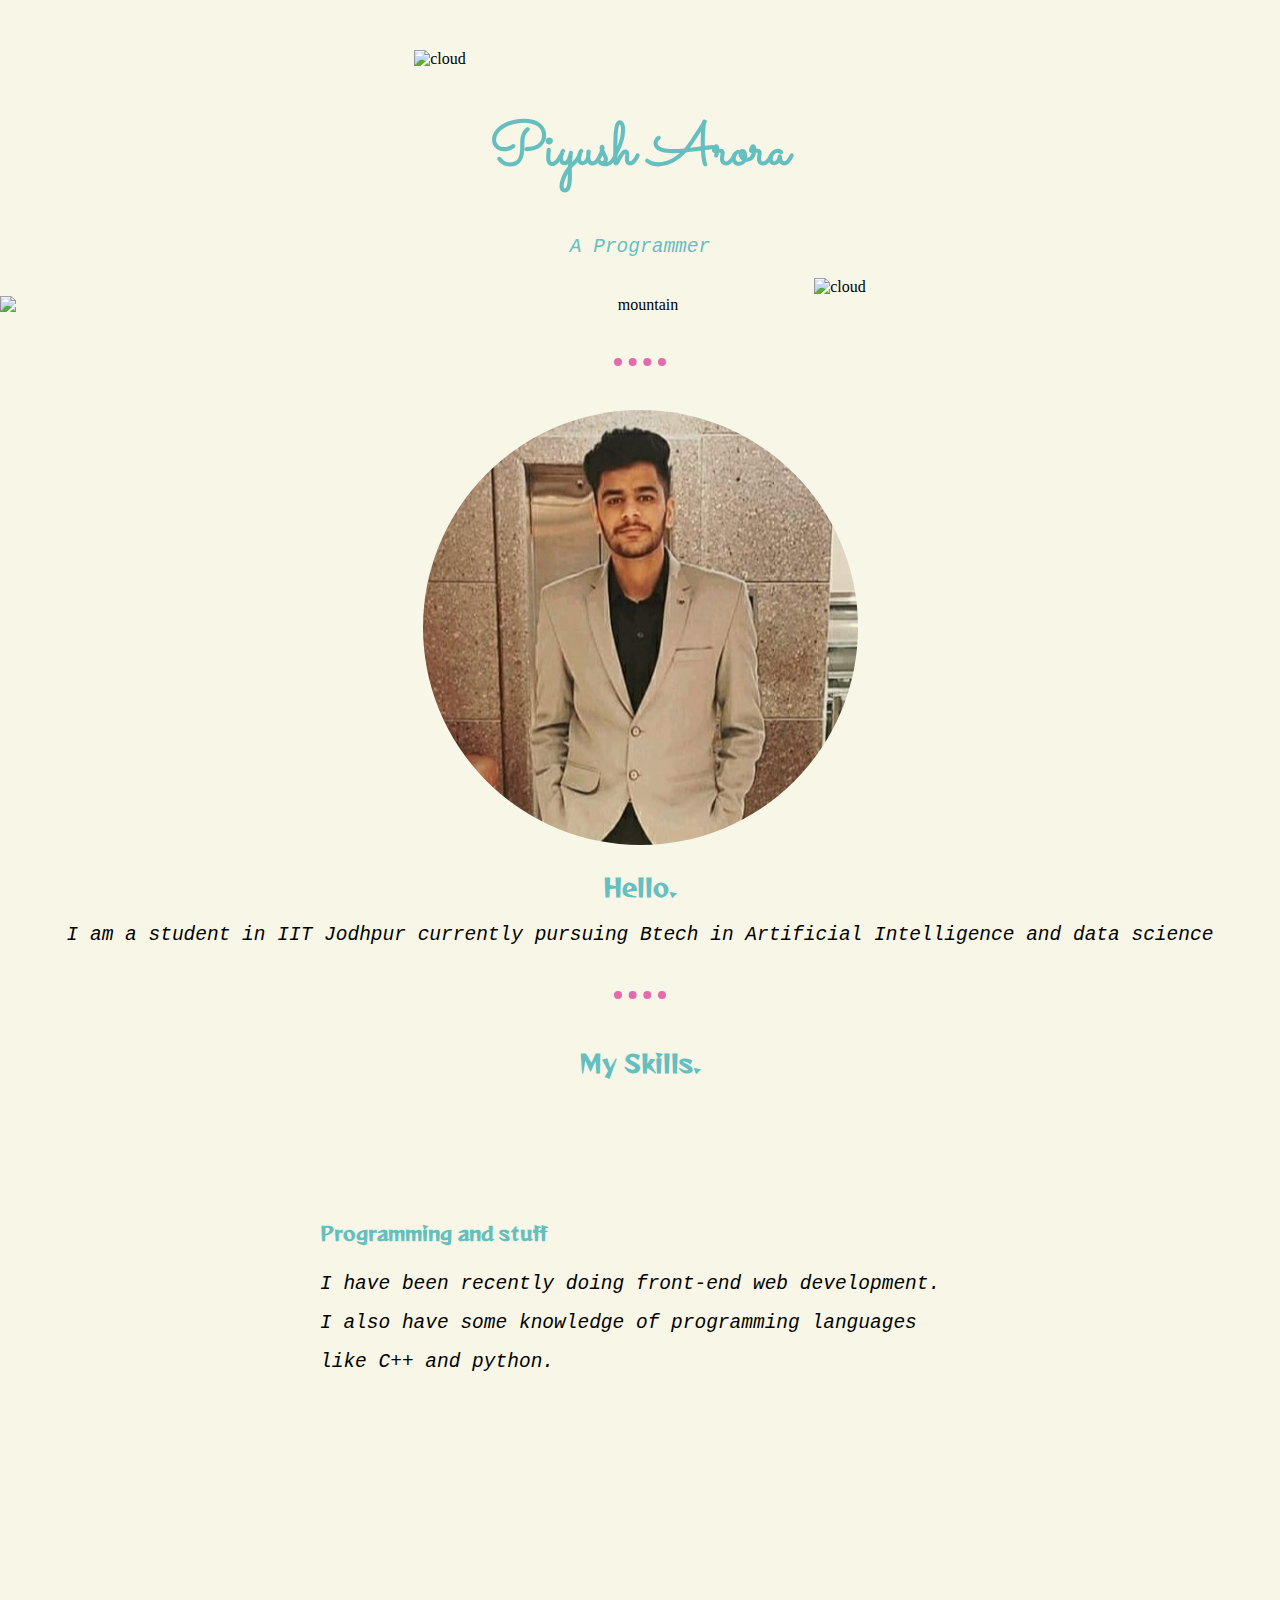
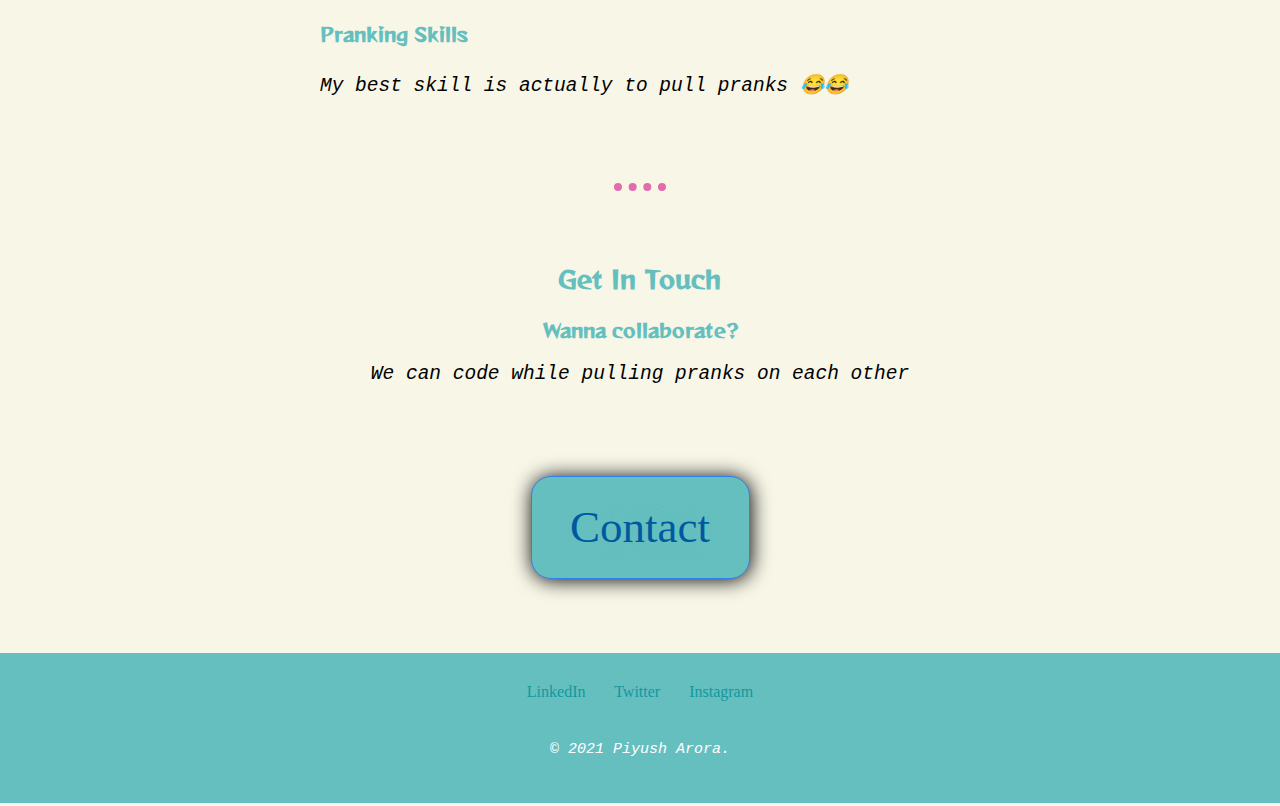
==== index.html @ 44cb1a80 "Add files via upload" ====
<!DOCTYPE html>
<html lang="en" dir="ltr">

<head>
  <meta charset="utf-8">

  <title>Website</title>
  <link rel="icon" href="favicon.ico">
  <link rel="stylesheet" href="index.css">
  <link href="https://fonts.googleapis.com/css2?family=Sacramento&display=swap" rel="stylesheet">
  <link href="https://fonts.googleapis.com/css2?family=Reggae+One&display=swap" rel="stylesheet">
</head>

<body>
  <div class="intro">
    <img class="topcloud" src="CSS - My Site Images/cloud.png" alt="cloud">
    <h1>Piyush Arora</h1>
    <p id="prog">A Programmer</p>
    <img class="bottomcloud" src="CSS - My Site Images/cloud.png" alt="cloud"><br>
  </div>
  <img class="mountain" src="CSS - My Site Images/mountain.png" alt="mountain"><br> <br>
  <hr> <br> <br>
  <div class="middle-container">
    <div class="profile">
      <img src="index.png" alt="Piyush">
      <h2>Hello.</h2>
      <p>I am a student in IIT Jodhpur currently pursuing Btech in Artificial Intelligence and data science</p>
    </div> <br>
    <hr> <br>
    <div class="skills">
      <h2>My Skills.</h2>
      <div class="skill-row">
        <img id="progpic" src="programming.png" alt="">
        <div id="row1">
          <h3>Programming and stuff</h3>
          <p class="para">I have been recently doing front-end web development. I also have some knowledge of programming languages like C++ and python.</p>
        </div>
      </div>
      <div class="skill-row">
        <img id="penguin" src="https://media.giphy.com/media/11StaZ9Lj74oCY/source.gif" alt="">
        <div id="row2">
          <h3>Pranking Skills</h3>
          <p class="para">My best skill is actually to pull pranks 😂😂</p>
        </div>
      </div>
    </div>
    <hr id="contactme">
    <div class="contact-me">
      <h2>Get In Touch</h2>
      <h3>Wanna collaborate?</h3>
      <p>We can code while pulling pranks on each other</p> <br> <br> <br> <br>
      <a class="BUTTON_REJ" href="mailto:arorapiyush1211@gmail.com">Contact</a> <br> <br> <br> <br>
    </div>
  </div>


  <div class="bottom-container">
    <div class="links"> <a class="footer-link" id="right" href="https://www.linkedin.com/mynetwork/">LinkedIn</a>
      <a class="footer-link" href="https://twitter.com/itsdonsamydono1">Twitter</a>
      <a class="footer-link" id="left" href="https://www.instagram.com/arorapiyush1211/">Instagram</a>
    </div>
    <p id="copyright">© 2021 Piyush Arora.</p>
  </div>
</body>

</html>
---- index.css ----
body {
  text-align: center;
  background-color: #f7f6e7;
  margin: 50px 0 0 0;
}

h1 {
  font-family: Sacramento, cursive;
  font-size: 60px;
  color: #66BFBF;
}

p {
  font-style: italic;
  font-family: monospace;
  font-size: 150%;
}

.topcloud {
  position: relative;
  right: 200px;
}

.bottomcloud {
  position: relative;
  left: 200px;
}

.mountain {
  display: block;
  margin: 0 auto 0 auto;
}

hr {
  border-style: dotted;
  width: 4%;
  border-width: 8px 0 0 0;
  border-color: #e36bae;
}

h2 {
  font-family: 'Reggae One', cursive;
  color: #66BFBF;
}

h3 {
  font-family: 'Reggae One', cursive;
  color: #66BFBF;
}

#prog {
  color: #66BFBF;
  font-weight: normal;
}

.skill-row {
  display: inline-block;
  width: 50%;
  margin: 100px auto 100px auto;
}

#row1 {
  text-align: left;
}

#row2 {
  text-align: left;
}

.para {
  line-height: 2;
}

#progpic {
  width: 25%;
  float: right;
  margin-left: 30px;
}

#penguin {
  width: 25%;
  float: left;
  margin-right: 30px;
}

#contactme {
  position: relative;
  bottom: 50px;
}

.BUTTON_REJ {
  background: #66BFBF;
  background-image: -webkit-linear-gradient(top, #66BFBF, #66BFBF);
  background-image: -moz-linear-gradient(top, #66BFBF, #66BFBF);
  background-image: -ms-linear-gradient(top, #66BFBF, #66BFBF);
  background-image: -o-linear-gradient(top, #66BFBF, #66BFBF);
  background-image: -webkit-gradient(to bottom, #66BFBF, #66BFBF);
  -webkit-border-radius: 20px;
  -moz-border-radius: 20px;
  border-radius: 20px;
  height: 25px;
  line-height: 25px;
  color: #0059A0;
  font-family: Times New Roman;
  width: 141px;
  font-size: 45px;
  font-weight: 200;
  padding: 38px;
  -webkit-box-shadow: 1px 1px 20px 0 #000000;
  -moz-box-shadow: 1px 1px 20px 0 #000000;
  box-shadow: 1px 1px 20px 0 #000000;
  text-shadow: 1px 1px 20px #66BFBF;
  border: solid #337FED 1px;
  text-decoration: none;
  display: inline-block;
  cursor: pointer;
  text-align: center;
}

.BUTTON_REJ:hover {
  background: #1E62D0;
  border: solid #337FED 1px;
  -webkit-border-radius: 20px;
  -moz-border-radius: 20px;
  border-radius: 20px;
  text-decoration: none;
}

.bottom-container {
  background-color: #66BFBF;
  margin: 20px 0 0 0;
  display: inline-block;
  height: 150px;
  width: 100%;
}

#copyright {
  margin: 0 auto 0 auto;
  position: relative;
  top: 70px;
  color: white;
  font-size: 15px;
}

.footer-link {
  color: #11999E;
  text-decoration: none;
  position: relative;
  top: 30px;
}

.footer-link:hover {
  color: #f4f9f9;
}

#right {
  position: relative;
  right: 25px;
}

#left {
  position: relative;
  left: 25px;
}
.links:hover{

  font-size:105%; 

}
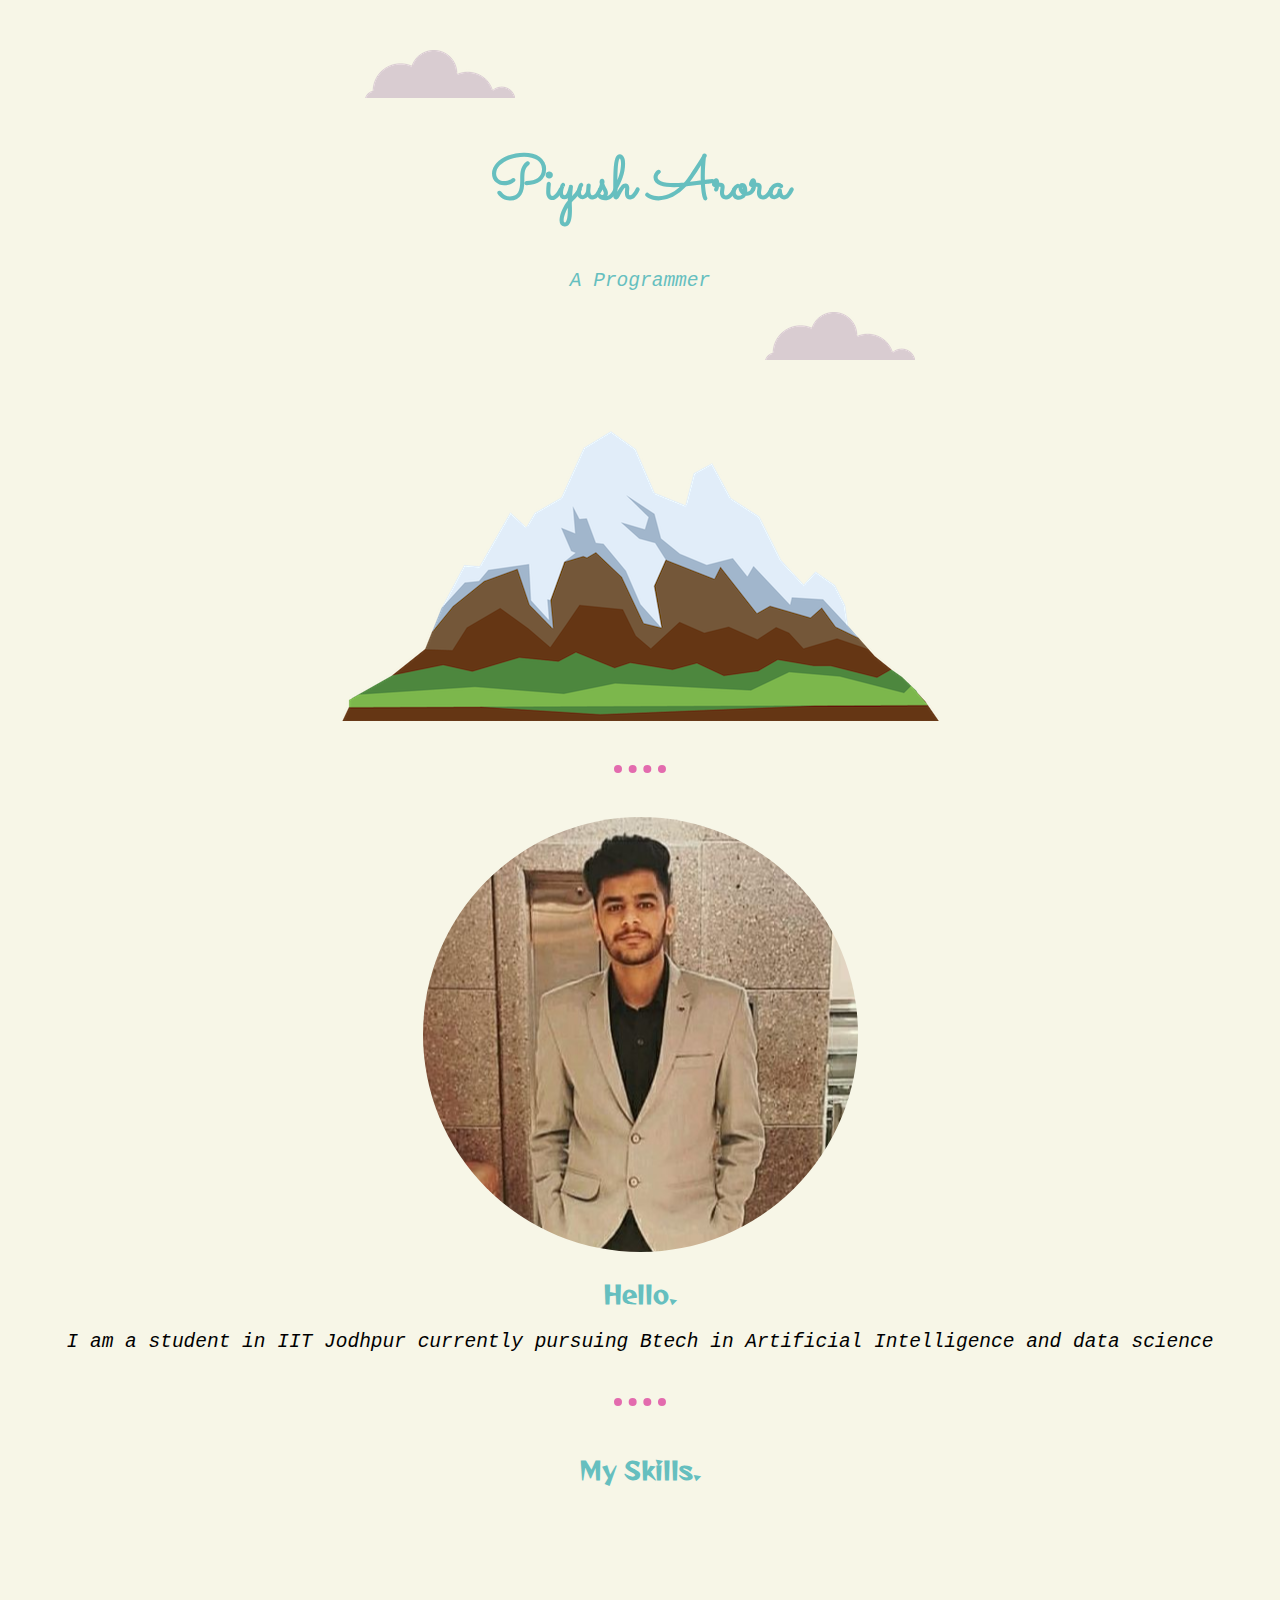
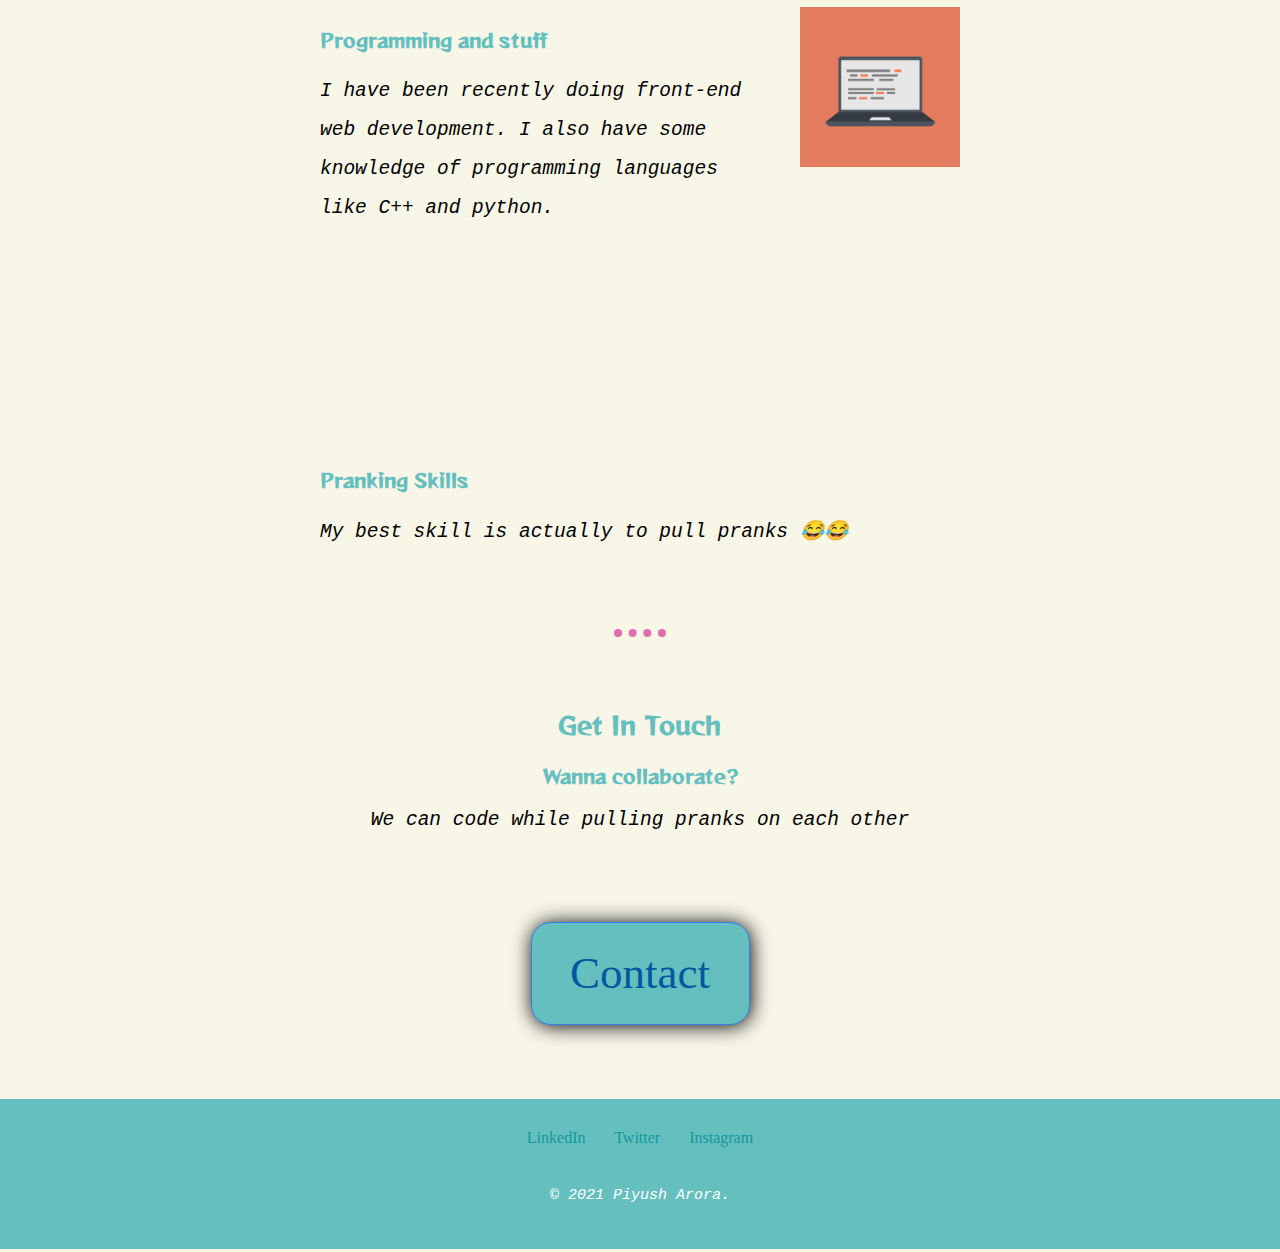
==== commit fbdecc6e: "Update index.html" ====
--- a/index.html
+++ b/index.html
@@ -30,7 +30,7 @@
     <div class="skills">
       <h2>My Skills.</h2>
       <div class="skill-row">
-        <img id="progpic" src="programming.png" alt="">
+        <img id="progpic" src="computer.png" alt="">
         <div id="row1">
           <h3>Programming and stuff</h3>
           <p class="para">I have been recently doing front-end web development. I also have some knowledge of programming languages like C++ and python.</p>
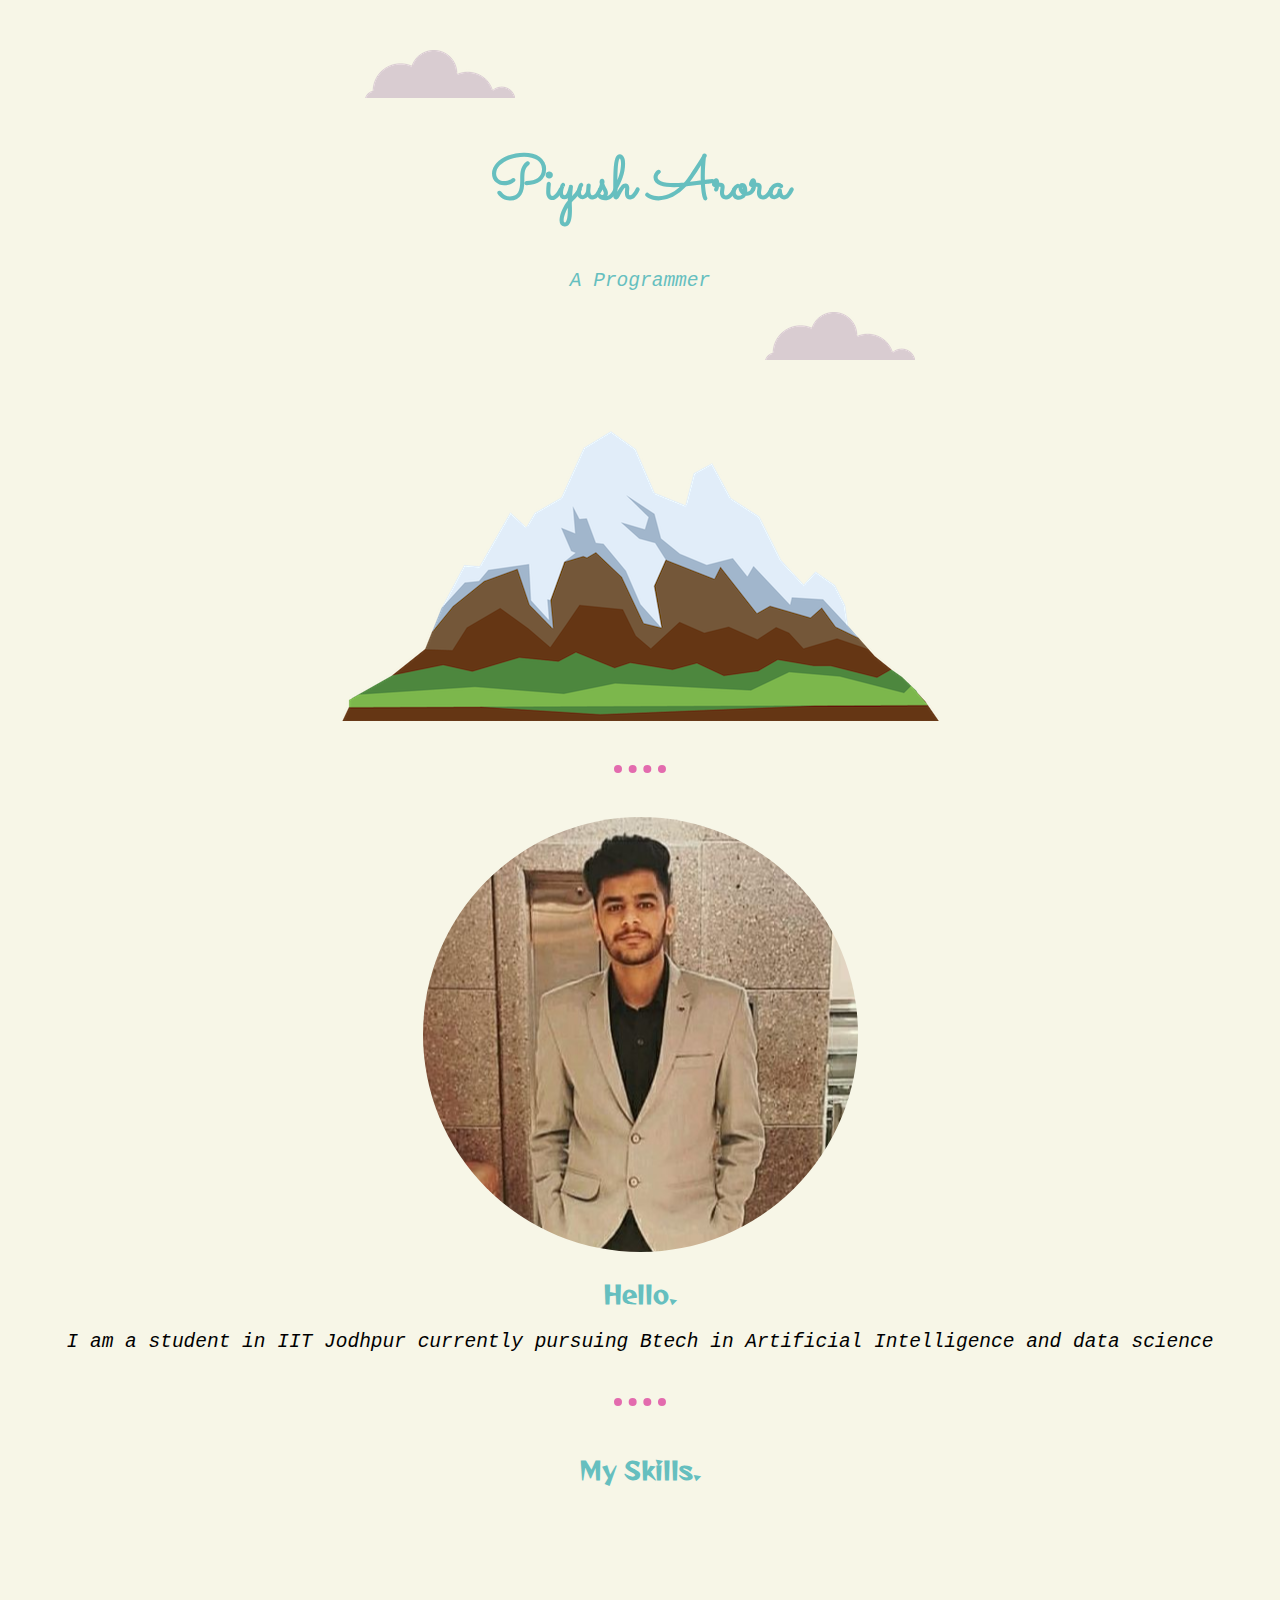
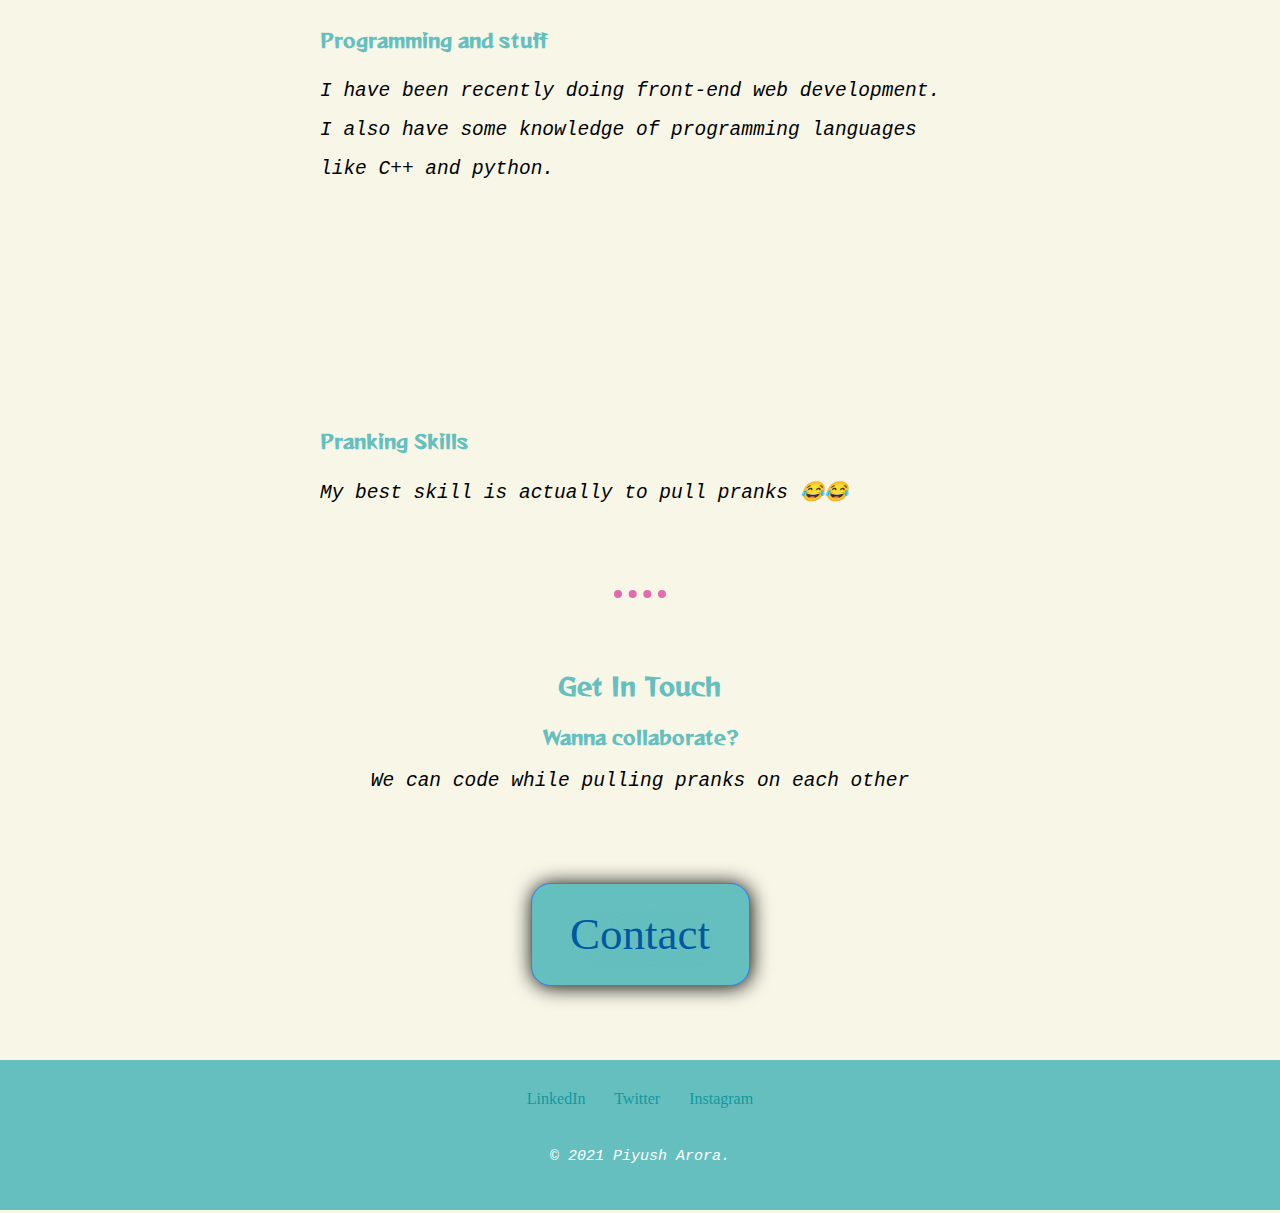
==== commit e771ad32: "Update index.html" ====
--- a/index.html
+++ b/index.html
@@ -30,7 +30,7 @@
     <div class="skills">
       <h2>My Skills.</h2>
       <div class="skill-row">
-        <img id="progpic" src="computer.png" alt="">
+        <img id="progpic" src="programming.png" alt="">
         <div id="row1">
           <h3>Programming and stuff</h3>
           <p class="para">I have been recently doing front-end web development. I also have some knowledge of programming languages like C++ and python.</p>
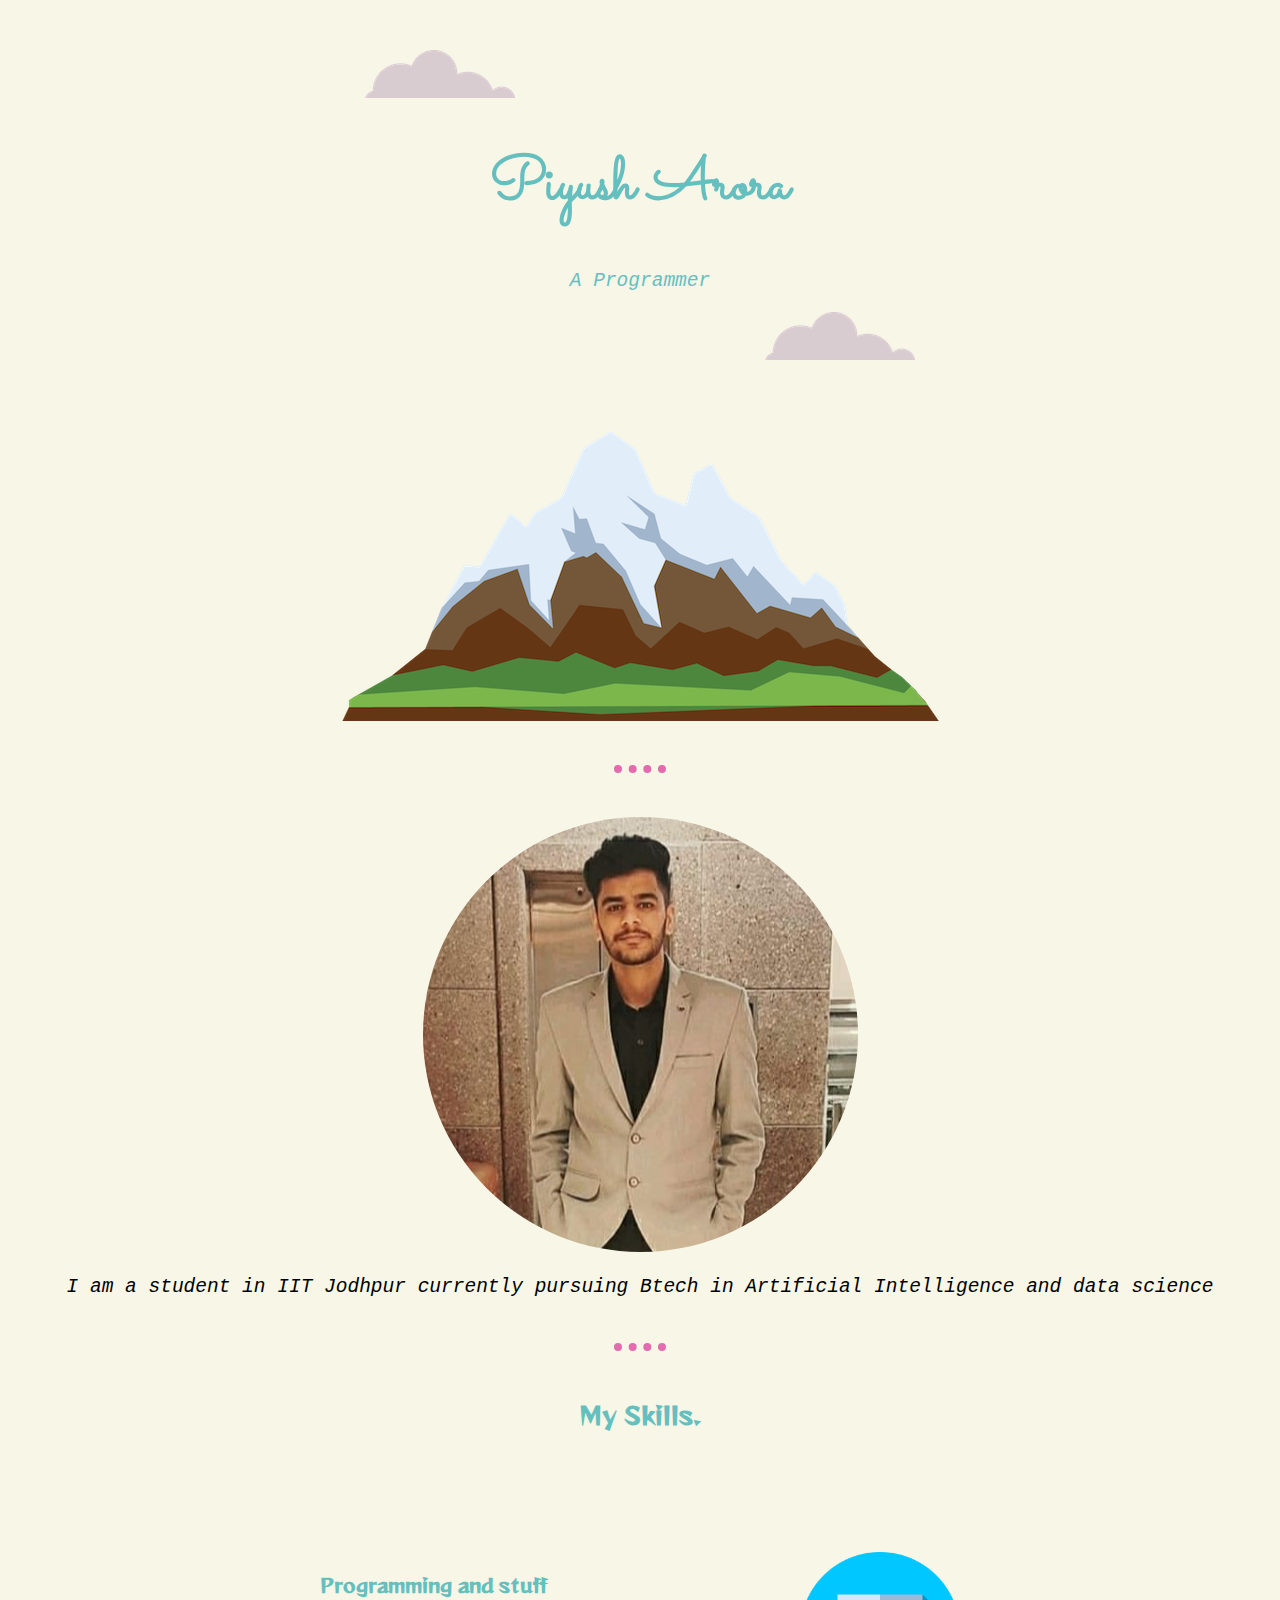
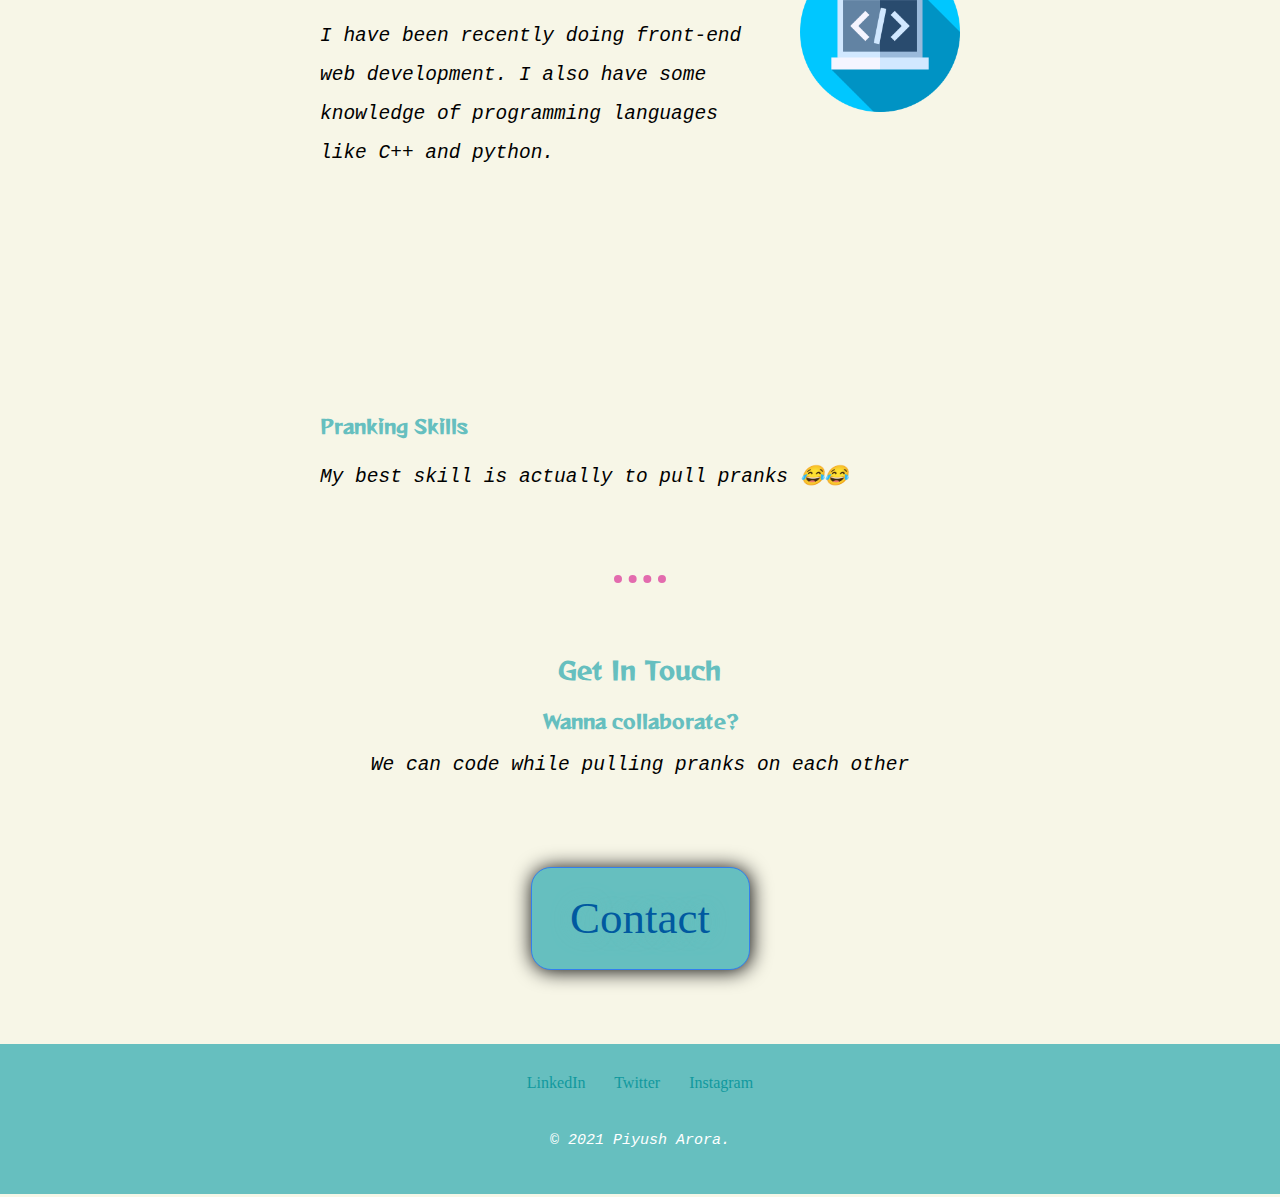
==== commit d1770cd7: "Update index.html" ====
--- a/index.html
+++ b/index.html
@@ -20,10 +20,11 @@
   </div>
   <img class="mountain" src="CSS - My Site Images/mountain.png" alt="mountain"><br> <br>
   <hr> <br> <br>
+
   <div class="middle-container">
     <div class="profile">
       <img src="index.png" alt="Piyush">
-      <h2>Hello.</h2>
+      <h2 id="welcome"></h2>
       <p>I am a student in IIT Jodhpur currently pursuing Btech in Artificial Intelligence and data science</p>
     </div> <br>
     <hr> <br>
@@ -61,6 +62,7 @@
     </div>
     <p id="copyright">© 2021 Piyush Arora.</p>
   </div>
+  <script src="index.js"></script>
 </body>
 
 </html>
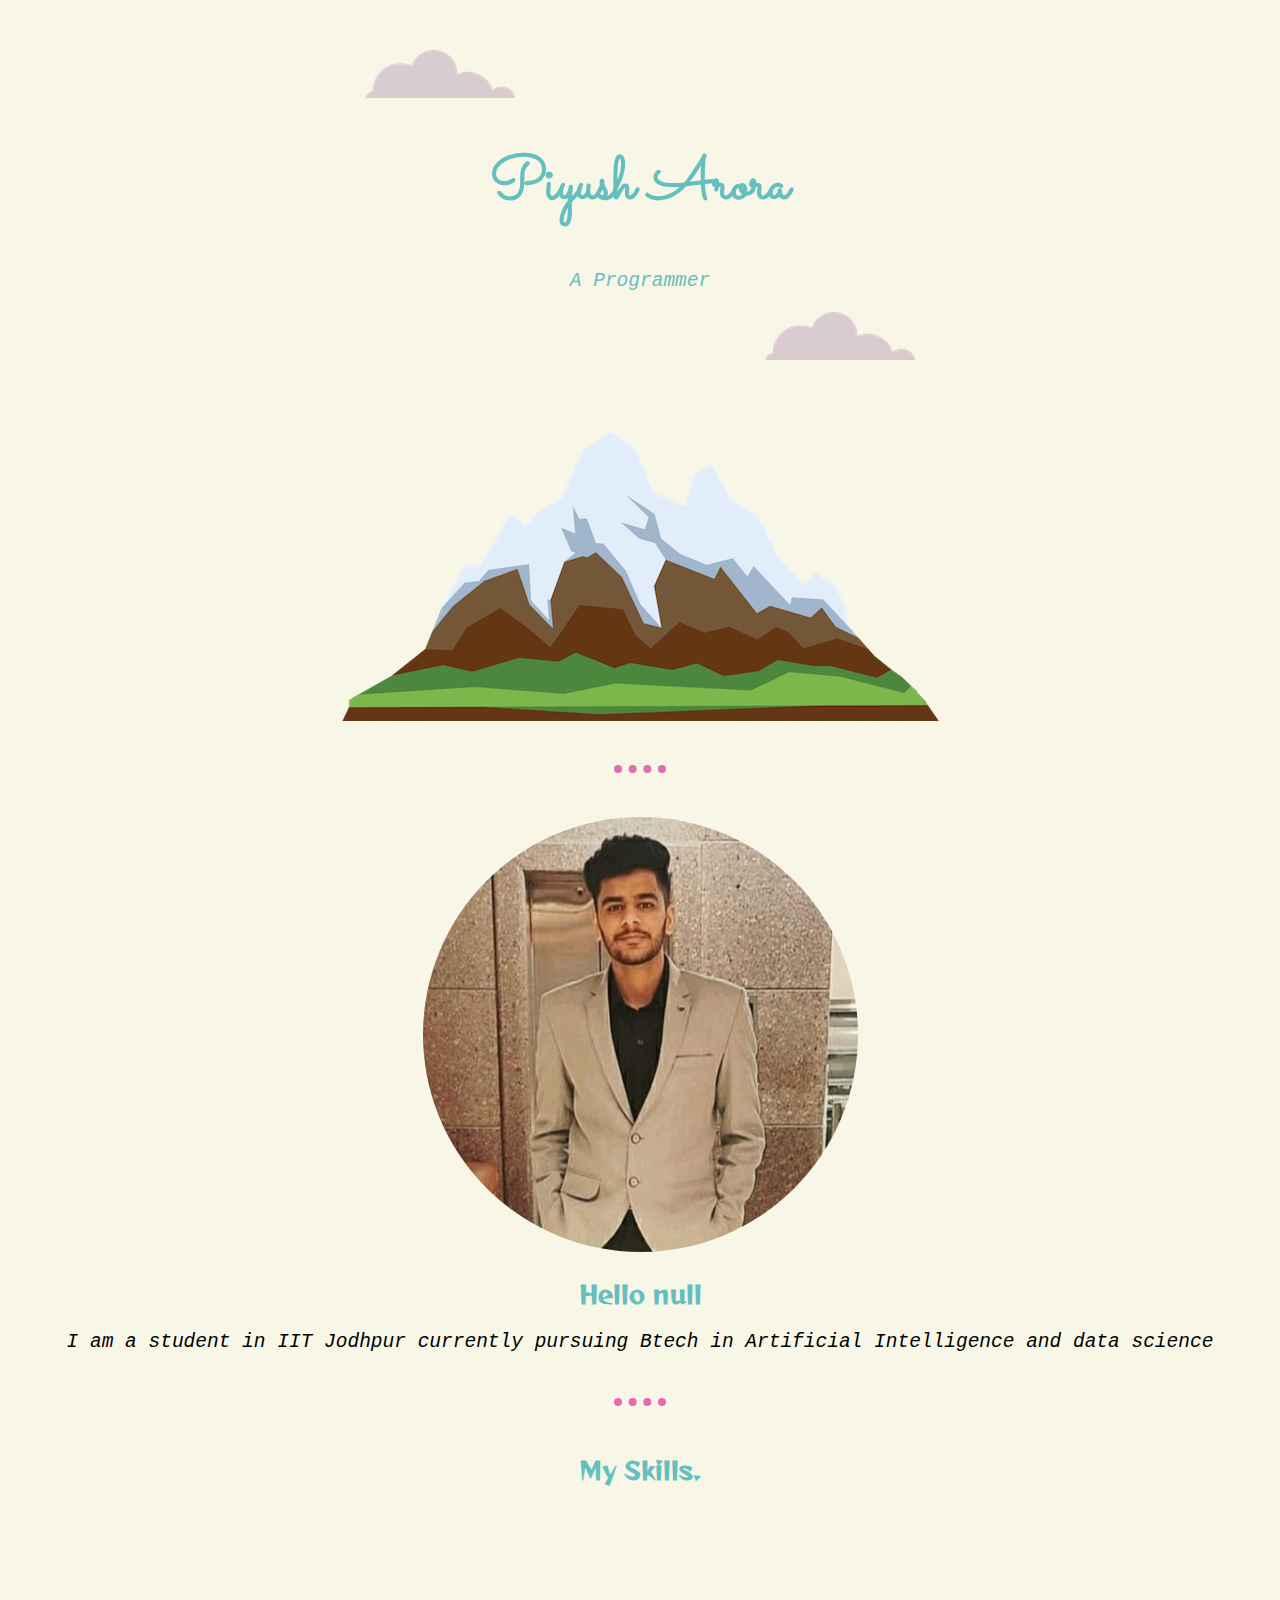
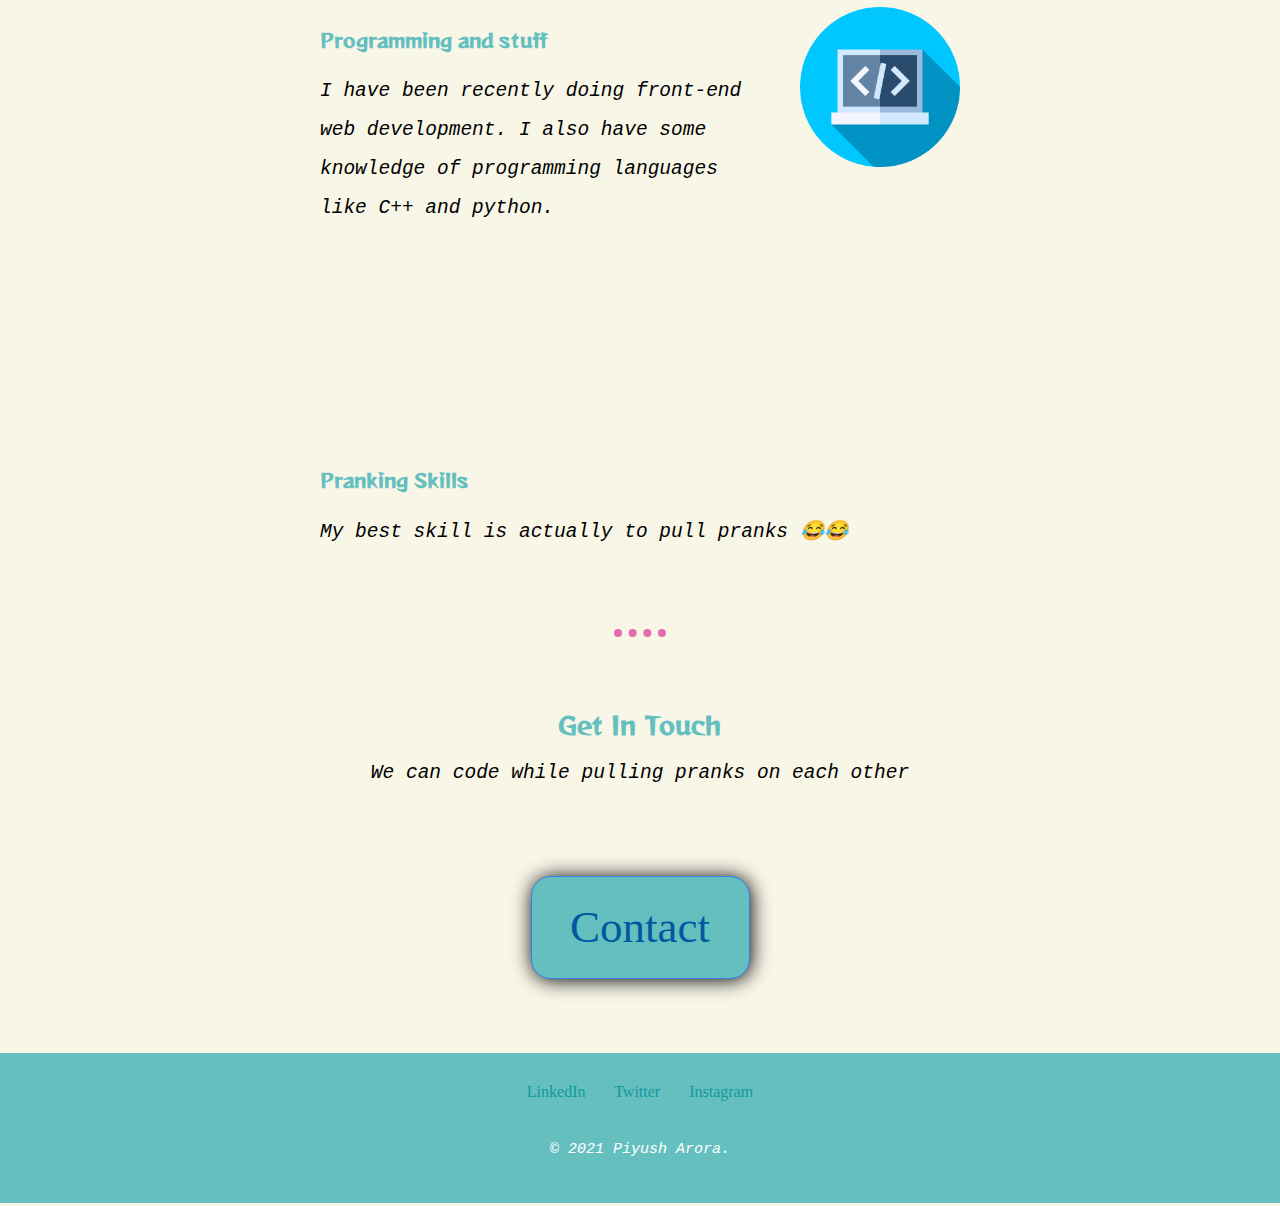
==== commit c3bb4ed3: "Update index.html" ====
--- a/index.html
+++ b/index.html
@@ -48,7 +48,7 @@
     <hr id="contactme">
     <div class="contact-me">
       <h2>Get In Touch</h2>
-      <h3>Wanna collaborate?</h3>
+      <h3 id="pika"></h3>
       <p>We can code while pulling pranks on each other</p> <br> <br> <br> <br>
       <a class="BUTTON_REJ" href="mailto:arorapiyush1211@gmail.com">Contact</a> <br> <br> <br> <br>
     </div>
